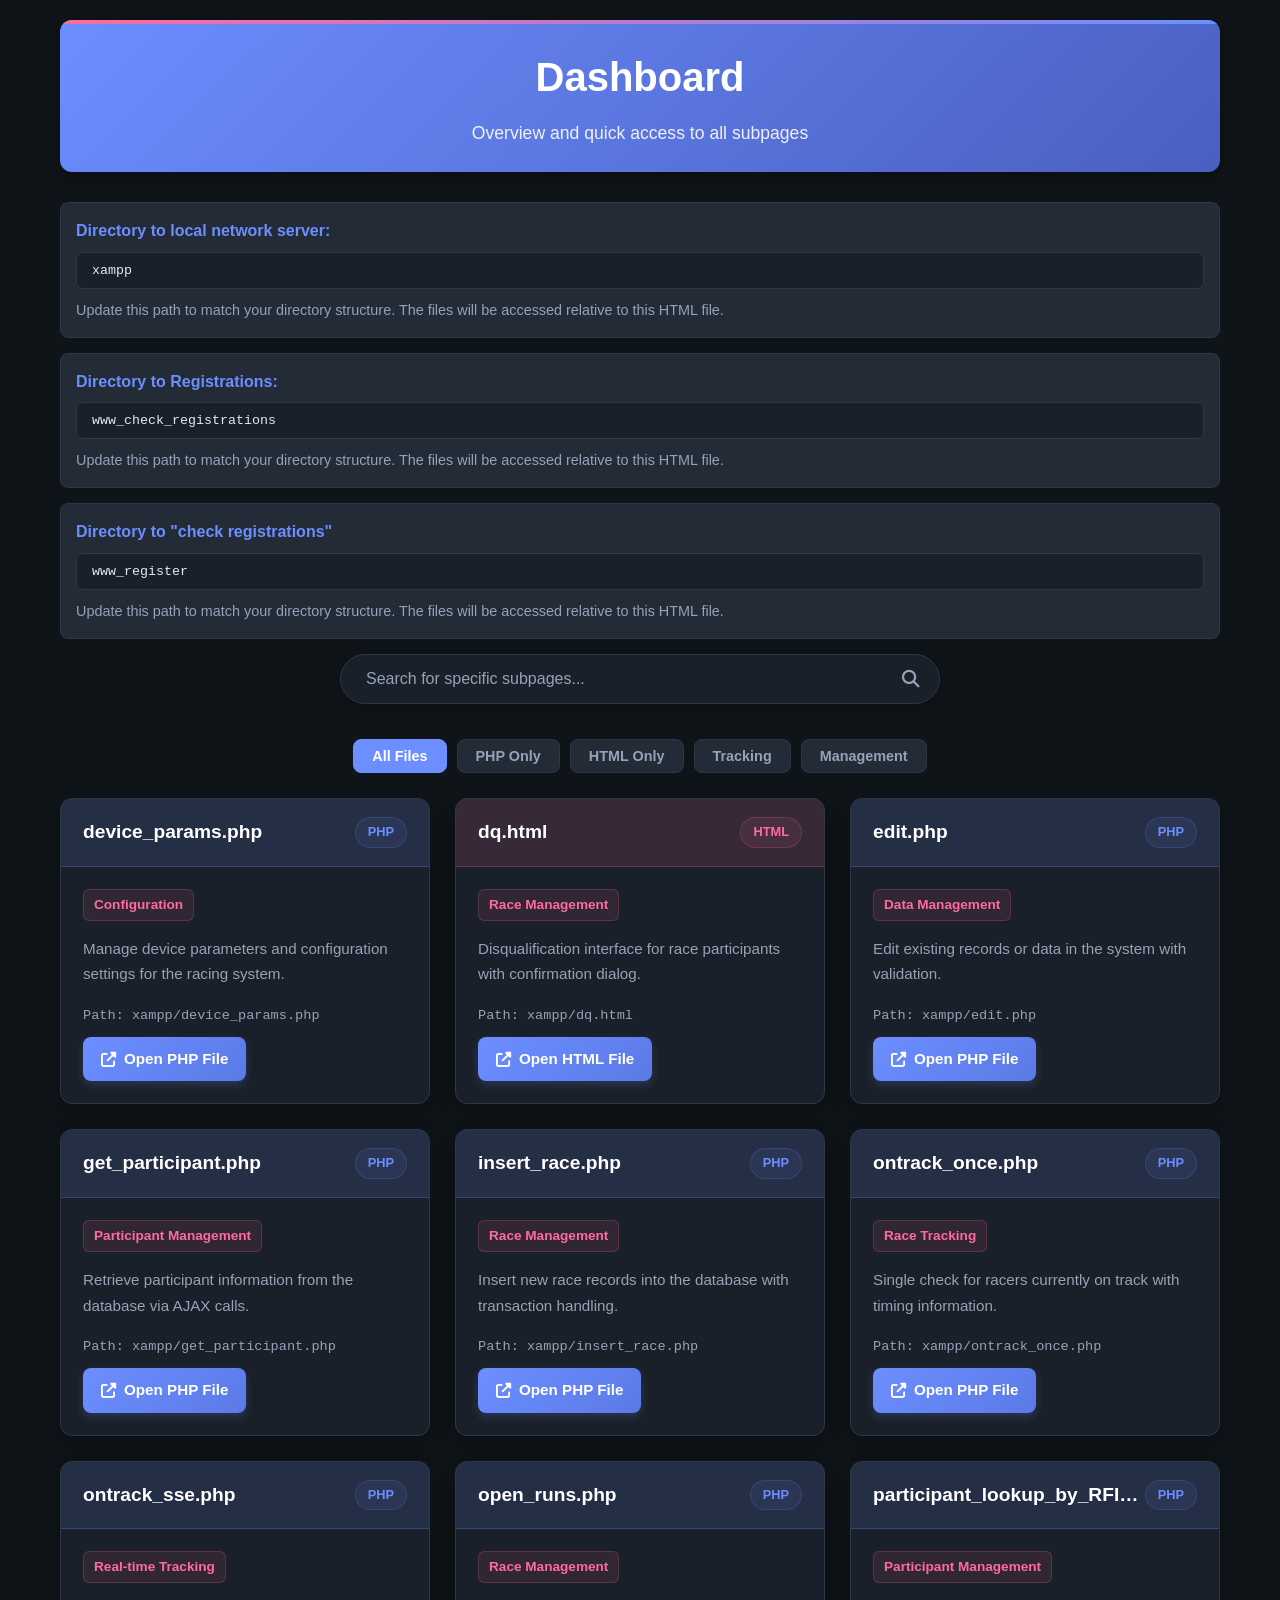
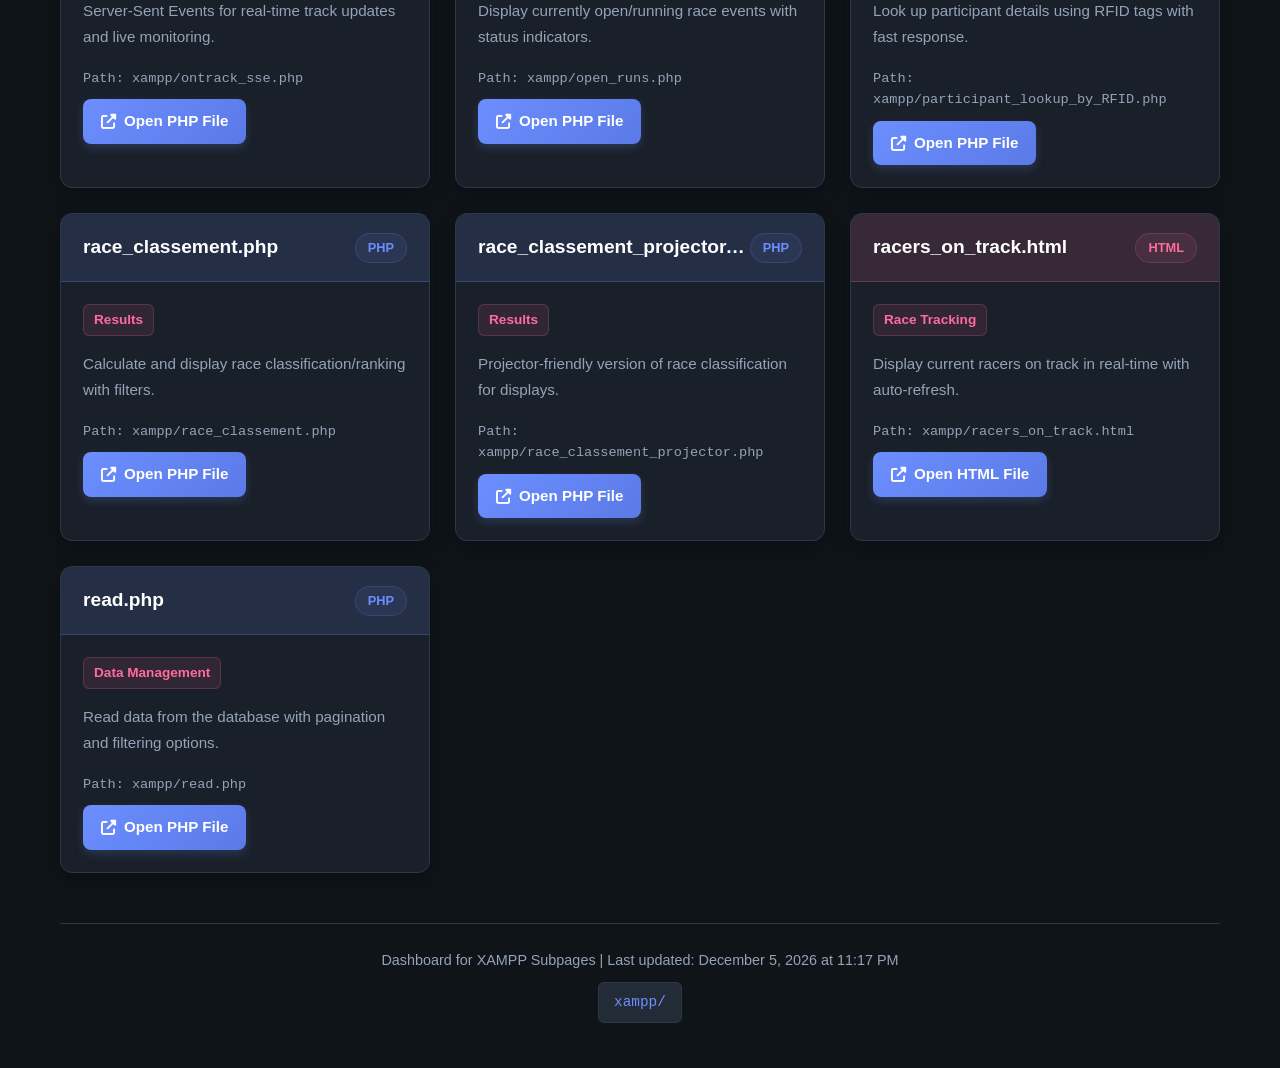
==== source/dashboard.html @ 058ff038 "rename and restructuer files" ====
<!DOCTYPE html>
<html lang="en">
<head>
    <meta charset="UTF-8">
    <meta name="viewport" content="width=device-width, initial-scale=1.0">
    <title>XAMPP Subpages Dashboard</title>
    <link rel="stylesheet" href="https://cdnjs.cloudflare.com/ajax/libs/font-awesome/6.4.0/css/all.min.css">
    <style>
        * {
            margin: 0;
            padding: 0;
            box-sizing: border-box;
            font-family: 'Segoe UI', Tahoma, Geneva, Verdana, sans-serif;
        }
        
        :root {
            --primary: #6c8eff;
            --primary-dark: #5a7ae6;
            --secondary: #ff6b9d;
            --background: #0f1419;
            --card-bg: #1a2029;
            --surface: #232b36;
            --text-primary: #e2e8f0;
            --text-secondary: #94a3b8;
            --border: #2d3748;
            --success: #10b981;
            --warning: #f59e0b;
            --danger: #ef4444;
        }
        
        body {
            background-color: var(--background);
            color: var(--text-primary);
            line-height: 1.6;
            min-height: 100vh;
        }
        
        .container {
            max-width: 1200px;
            margin: 0 auto;
            padding: 20px;
        }
        
        header {
            text-align: center;
            margin-bottom: 30px;
            padding: 25px;
            background: linear-gradient(135deg, var(--primary) 0%, #4a5fc1 100%);
            color: white;
            border-radius: 12px;
            box-shadow: 0 6px 18px rgba(0, 0, 0, 0.3);
            position: relative;
            overflow: hidden;
        }
        
        header::before {
            content: '';
            position: absolute;
            top: 0;
            left: 0;
            right: 0;
            height: 4px;
            background: linear-gradient(90deg, var(--secondary), var(--primary));
        }
        
        header h1 {
            font-size: 2.5rem;
            margin-bottom: 10px;
            font-weight: 700;
        }
        
        header p {
            font-size: 1.1rem;
            opacity: 0.9;
        }
        
        .path-config {
            background: var(--surface);
            padding: 15px;
            border-radius: 8px;
            margin: 15px 0;
            border: 1px solid var(--border);
        }
        
        .path-config label {
            display: block;
            margin-bottom: 8px;
            font-weight: 600;
            color: var(--primary);
        }
        
        .path-config input {
            width: 100%;
            padding: 10px 15px;
            background: var(--card-bg);
            border: 1px solid var(--border);
            border-radius: 6px;
            color: var(--text-primary);
            font-family: 'Courier New', monospace;
        }
        
        .stats {
            display: flex;
            justify-content: center;
            flex-wrap: wrap;
            gap: 20px;
            margin-bottom: 40px;
        }
        
        .stat-card {
            background: var(--card-bg);
            border-radius: 10px;
            padding: 20px 25px;
            text-align: center;
            box-shadow: 0 6px 12px rgba(0, 0, 0, 0.2);
            flex: 1;
            min-width: 160px;
            max-width: 220px;
            border: 1px solid var(--border);
            transition: transform 0.3s ease, box-shadow 0.3s ease;
        }
        
        .stat-card:hover {
            transform: translateY(-5px);
            box-shadow: 0 10px 20px rgba(0, 0, 0, 0.3);
            border-color: var(--primary);
        }
        
        .stat-card .number {
            font-size: 2.5rem;
            font-weight: bold;
            color: var(--primary);
            margin-bottom: 5px;
        }
        
        .stat-card .label {
            font-size: 0.95rem;
            color: var(--text-secondary);
            font-weight: 500;
        }
        
        .dashboard {
            display: grid;
            grid-template-columns: repeat(auto-fill, minmax(320px, 1fr));
            gap: 25px;
        }
        
        .card {
            background: var(--card-bg);
            border-radius: 12px;
            overflow: hidden;
            box-shadow: 0 8px 20px rgba(0, 0, 0, 0.25);
            transition: transform 0.3s ease, box-shadow 0.3s ease;
            border: 1px solid var(--border);
        }
        
        .card:hover {
            transform: translateY(-8px);
            box-shadow: 0 15px 30px rgba(0, 0, 0, 0.4);
            border-color: var(--primary);
        }
        
        .card-header {
            padding: 18px 22px;
            background: var(--surface);
            color: white;
            display: flex;
            justify-content: space-between;
            align-items: center;
            border-bottom: 1px solid var(--border);
        }
        
        .card-header h3 {
            font-size: 1.2rem;
            font-weight: 600;
            overflow: hidden;
            text-overflow: ellipsis;
            white-space: nowrap;
        }
        
        .file-type {
            background-color: rgba(108, 142, 255, 0.15);
            color: var(--primary);
            padding: 4px 12px;
            border-radius: 20px;
            font-size: 0.8rem;
            font-weight: 600;
            border: 1px solid rgba(108, 142, 255, 0.3);
        }
        
        .card-body {
            padding: 22px;
        }
        
        .card-body p {
            color: var(--text-secondary);
            margin-bottom: 18px;
            font-size: 0.95rem;
            line-height: 1.7;
        }
        
        .category {
            display: inline-block;
            padding: 4px 10px;
            background-color: rgba(255, 107, 157, 0.1);
            color: var(--secondary);
            border-radius: 6px;
            font-size: 0.85rem;
            font-weight: 600;
            margin-bottom: 15px;
            border: 1px solid rgba(255, 107, 157, 0.2);
        }
        
        .btn {
            display: inline-flex;
            align-items: center;
            justify-content: center;
            padding: 10px 18px;
            background: linear-gradient(135deg, var(--primary) 0%, var(--primary-dark) 100%);
            color: white;
            text-decoration: none;
            border-radius: 8px;
            font-size: 0.95rem;
            font-weight: 600;
            transition: all 0.3s ease;
            border: none;
            cursor: pointer;
            box-shadow: 0 4px 10px rgba(108, 142, 255, 0.2);
        }
        
        .btn:hover {
            background: linear-gradient(135deg, var(--primary-dark) 0%, #4a5fc1 100%);
            transform: translateY(-2px);
            box-shadow: 0 6px 15px rgba(108, 142, 255, 0.3);
        }
        
        .btn i {
            margin-right: 8px;
        }
        
        .search-container {
            margin-bottom: 35px;
            text-align: center;
            position: relative;
        }
        
        .search-box {
            width: 100%;
            max-width: 600px;
            padding: 15px 25px;
            background: var(--card-bg);
            border: 1px solid var(--border);
            border-radius: 50px;
            font-size: 1rem;
            outline: none;
            transition: all 0.3s;
            color: var(--text-primary);
            box-shadow: 0 4px 12px rgba(0, 0, 0, 0.2);
        }
        
        .search-box:focus {
            border-color: var(--primary);
            box-shadow: 0 0 0 3px rgba(108, 142, 255, 0.2), 0 6px 20px rgba(0, 0, 0, 0.3);
        }
        
        .search-box::placeholder {
            color: var(--text-secondary);
        }
        
        .search-icon {
            position: absolute;
            right: calc(50% - 280px);
            top: 50%;
            transform: translateY(-50%);
            color: var(--text-secondary);
            font-size: 1.1rem;
        }
        
        footer {
            text-align: center;
            margin-top: 50px;
            padding: 25px;
            color: var(--text-secondary);
            font-size: 0.9rem;
            border-top: 1px solid var(--border);
        }
        
        .path-display {
            display: inline-block;
            background: var(--surface);
            padding: 8px 15px;
            border-radius: 6px;
            font-family: 'Courier New', monospace;
            color: var(--primary);
            margin-top: 10px;
            border: 1px solid var(--border);
        }
        
        .no-results {
            grid-column: 1 / -1;
            text-align: center;
            padding: 60px;
            color: var(--text-secondary);
        }
        
        .no-results i {
            font-size: 3rem;
            color: var(--text-secondary);
            margin-bottom: 15px;
            opacity: 0.5;
        }
        
        .filter-buttons {
            display: flex;
            justify-content: center;
            flex-wrap: wrap;
            gap: 10px;
            margin-bottom: 25px;
        }
        
        .filter-btn {
            padding: 8px 18px;
            background: var(--surface);
            color: var(--text-secondary);
            border: 1px solid var(--border);
            border-radius: 8px;
            cursor: pointer;
            font-size: 0.9rem;
            font-weight: 600;
            transition: all 0.2s ease;
        }
        
        .filter-btn:hover {
            background: var(--card-bg);
            color: var(--text-primary);
        }
        
        .filter-btn.active {
            background: var(--primary);
            color: white;
            border-color: var(--primary);
        }
        
        @media (max-width: 768px) {
            .dashboard {
                grid-template-columns: 1fr;
            }
            
            header h1 {
                font-size: 2rem;
            }
            
            .stat-card {
                min-width: 140px;
            }
            
            .search-icon {
                right: 20px;
            }
            
            .search-box {
                padding-left: 20px;
                padding-right: 50px;
            }
        }
        
        /* Scrollbar styling */
        ::-webkit-scrollbar {
            width: 10px;
        }
        
        ::-webkit-scrollbar-track {
            background: var(--surface);
        }
        
        ::-webkit-scrollbar-thumb {
            background: var(--primary);
            border-radius: 5px;
        }
        
        ::-webkit-scrollbar-thumb:hover {
            background: var(--primary-dark);
        }
    </style>
</head>
<body>
    <div class="container">
        <header>
            <h1>Dashboard</h1>
            <p>Overview and quick access to all subpages</p>
        </header>
        
        <!-- PATH CONFIGURATION SECTION -->
        <div class="path-config">
            <label for="basePath">Directory to local network server:</label>
            <input type="text" id="basePath_xampp" value="xampp">
            <p style="margin-top: 10px; font-size: 0.9rem; color: var(--text-secondary);">
                Update this path to match your directory structure. The files will be accessed relative to this HTML file.
            </p>
        </div>
        
                <div class="path-config">
            <label for="basePath">Directory to Registrations:</label>
            <input type="text" id="basePath_reg" value="www_check_registrations">
            <p style="margin-top: 10px; font-size: 0.9rem; color: var(--text-secondary);">
                Update this path to match your directory structure. The files will be accessed relative to this HTML file.
            </p>
        </div>
      
        <div class="path-config">
            <label for="basePath">Directory to "check registrations"</label>
            <input type="text" id="basePath_check" value="www_register">
            <p style="margin-top: 10px; font-size: 0.9rem; color: var(--text-secondary);">
                Update this path to match your directory structure. The files will be accessed relative to this HTML file.
            </p>
        </div>

        
        <div class="search-container">
            <input type="text" class="search-box" id="searchInput" placeholder="Search for specific subpages...">
            <div class="search-icon">
                <i class="fas fa-search"></i>
            </div>
        </div>
        
        <div class="filter-buttons" id="filterButtons">
            <button class="filter-btn active" data-filter="all">All Files</button>
            <button class="filter-btn" data-filter="php">PHP Only</button>
            <button class="filter-btn" data-filter="html">HTML Only</button>
            <button class="filter-btn" data-filter="tracking">Tracking</button>
            <button class="filter-btn" data-filter="management">Management</button>
        </div>
        
        <div class="dashboard" id="dashboard">
            <!-- Cards will be generated by JavaScript -->
        </div>
        
        <footer>
            <p>Dashboard for XAMPP Subpages | Last updated: <span id="currentDate"></span></p>
            <div class="path-display" id="currentPathDisplay">source/xampp/</div>
        </footer>
    </div>

    <script>
        // ==============================================
        // CONFIGURATION - CHANGE THESE VALUES AS NEEDED
        // ==============================================
        
        // Default base path - change this to match your directory structure
        let basePath = "xampp/";
        
        // ==============================================
        // END CONFIGURATION
        // ==============================================
        
                // File data with descriptions
        const files = [
            {
                name: "device_params.php",
                type: "php",
                description: "Manage device parameters and configuration settings for the racing system.",
                category: "Configuration",
                tags: ["configuration", "settings"]
            },
            {
                name: "dq.html",
                type: "html",
                description: "Disqualification interface for race participants with confirmation dialog.",
                category: "Race Management",
                tags: ["disqualification", "interface"]
            },
            {
                name: "edit.php",
                type: "php",
                description: "Edit existing records or data in the system with validation.",
                category: "Data Management",
                tags: ["edit", "update", "data"]
            },
            {
                name: "get_participant.php",
                type: "php",
                description: "Retrieve participant information from the database via AJAX calls.",
                category: "Participant Management",
                tags: ["participant", "lookup", "database"]
            },
            {
                name: "insert_race.php",
                type: "php",
                description: "Insert new race records into the database with transaction handling.",
                category: "Race Management",
                tags: ["race", "insert", "database"]
            },
            {
                name: "ontrack_once.php",
                type: "php",
                description: "Single check for racers currently on track with timing information.",
                category: "Race Tracking",
                tags: ["tracking", "once", "check"]
            },
            {
                name: "ontrack_sse.php",
                type: "php",
                description: "Server-Sent Events for real-time track updates and live monitoring.",
                category: "Real-time Tracking",
                tags: ["tracking", "realtime", "sse"]
            },
            {
                name: "open_runs.php",
                type: "php",
                description: "Display currently open/running race events with status indicators.",
                category: "Race Management",
                tags: ["runs", "open", "status"]
            },
            {
                name: "participant_lookup_by_RFID.php",
                type: "php",
                description: "Look up participant details using RFID tags with fast response.",
                category: "Participant Management",
                tags: ["rfid", "participant", "lookup"]
            },
            {
                name: "race_classement.php",
                type: "php",
                description: "Calculate and display race classification/ranking with filters.",
                category: "Results",
                tags: ["classement", "ranking", "results"]
            },
            {
                name: "race_classement_projector.php",
                type: "php",
                description: "Projector-friendly version of race classification for displays.",
                category: "Results",
                tags: ["projector", "display", "results"]
            },
            {
                name: "racers_on_track.html",
                type: "html",
                description: "Display current racers on track in real-time with auto-refresh.",
                category: "Race Tracking",
                tags: ["racers", "track", "realtime"]
            },
            {
                name: "read.php",
                type: "php",
                description: "Read data from the database with pagination and filtering options.",
                category: "Data Management",
                tags: ["read", "database", "data"]
            }
        ];
        
        // File data with descriptions
        const files_reg = [
            {
                name: "register.php",
                type: "php",
                description: "Manage device parameters and configuration settings for the racing system.",
                category: "Configuration",
                tags: ["configuration", "settings"]
            }
        ];
        
        // File type display names
        const fileTypeInfo = {
            "php": { name: "PHP", color: "#6c8eff" },
            "html": { name: "HTML", color: "#ff6b9d" }
        };
        
        // Initialize dashboard
        document.addEventListener('DOMContentLoaded', function() {
            // Load saved path from localStorage or use default
            const savedPath = localStorage.getItem('dashboardBasePath');
            if (savedPath) {
                basePath = savedPath;
                document.getElementById('basePath').value = basePath;
            }
            
            renderDashboard(files);
            updateCurrentDate();
            setupFilterButtons();
            setupPathConfig();
        });
        
        function renderDashboard(fileList) {
            const dashboard = document.getElementById('dashboard');
            
            if (fileList.length === 0) {
                dashboard.innerHTML = `
                    <div class="no-results">
                        <i class="fas fa-search"></i>
                        <h3>No files match your search</h3>
                        <p>Try a different search term or filter</p>
                    </div>
                `;
                return;
            }
            
            dashboard.innerHTML = '';
            
            fileList.forEach(file => {
                const fileType = fileTypeInfo[file.type];
                const card = document.createElement('div');
                card.className = 'card';
                
                // IMPORTANT: This is where the file path is constructed
                // basePath is combined with the filename
                const filePath = `${basePath}${file.name}`;
                
                card.innerHTML = `
                    <div class="card-header" style="background-color: ${fileType.color}20; border-color: ${fileType.color}40">
                        <h3>${file.name}</h3>
                        <span class="file-type" style="background-color: ${fileType.color}15; color: ${fileType.color}; border-color: ${fileType.color}30">
                            ${fileType.name}
                        </span>
                    </div>
                    <div class="card-body">
                        <div class="category">${file.category}</div>
                        <p>${file.description}</p>
                        <div style="margin-bottom: 10px; font-size: 0.85rem; color: var(--text-secondary); font-family: 'Courier New', monospace;">
                            Path: ${filePath}
                        </div>
                        <a href="${filePath}" class="btn" target="_blank">
                            <i class="fas fa-external-link-alt"></i> Open ${fileType.name} File
                        </a>
                    </div>
                `;
                
                dashboard.appendChild(card);
            });
            
            // Update the path display in footer
            document.getElementById('currentPathDisplay').textContent = basePath;
        }
        
        // Setup path configuration
        function setupPathConfig() {
            const basePathInput = document.getElementById('basePath');
            
            // Load current value
            basePathInput.value = basePath;
            
            // Save on change
            basePathInput.addEventListener('change', function() {
                basePath = this.value;
                
                // Ensure path ends with slash if not empty
                if (basePath && !basePath.endsWith('/')) {
                    basePath += '/';
                    this.value = basePath;
                }
                
                // Save to localStorage
                localStorage.setItem('dashboardBasePath', basePath);
                
                // Re-render dashboard with new path
                renderDashboard(files);
            });
        }
        
        // Search functionality
        document.getElementById('searchInput').addEventListener('input', function(e) {
            const searchTerm = e.target.value.toLowerCase();
            
            if (searchTerm === '') {
                renderDashboard(files);
                return;
            }
            
            const filteredFiles = files.filter(file => {
                return file.name.toLowerCase().includes(searchTerm) ||
                       file.type.toLowerCase().includes(searchTerm) ||
                       file.description.toLowerCase().includes(searchTerm) ||
                       file.category.toLowerCase().includes(searchTerm) ||
                       file.tags.some(tag => tag.includes(searchTerm));
            });
            
            renderDashboard(filteredFiles);
        });
        
        // Setup filter buttons
        function setupFilterButtons() {
            const filterButtons = document.querySelectorAll('.filter-btn');
            
            filterButtons.forEach(button => {
                button.addEventListener('click', function() {
                    // Remove active class from all buttons
                    filterButtons.forEach(btn => btn.classList.remove('active'));
                    // Add active class to clicked button
                    this.classList.add('active');
                    
                    const filter = this.getAttribute('data-filter');
                    filterFiles(filter);
                });
            });
        }
        
        // Filter files based on selected filter
        function filterFiles(filter) {
            let filteredFiles = [];
            
            switch(filter) {
                case 'all':
                    filteredFiles = files;
                    break;
                case 'php':
                    filteredFiles = files.filter(file => file.type === 'php');
                    break;
                case 'html':
                    filteredFiles = files.filter(file => file.type === 'html');
                    break;
                case 'tracking':
                    filteredFiles = files.filter(file => 
                        file.category === 'Race Tracking' || 
                        file.category === 'Real-time Tracking'
                    );
                    break;
                case 'management':
                    filteredFiles = files.filter(file => 
                        file.category === 'Race Management' || 
                        file.category === 'Participant Management' ||
                        file.category === 'Data Management'
                    );
                    break;
                default:
                    filteredFiles = files;
            }
            
            renderDashboard(filteredFiles);
        }
        
        // Update current date in footer
        function updateCurrentDate() {
            const now = new Date();
            const options = { 
                year: 'numeric', 
                month: 'long', 
                day: 'numeric',
                hour: '2-digit',
                minute: '2-digit'
            };
            document.getElementById('currentDate').textContent = now.toLocaleDateString('en-US', options);
        }
    </script>
</body>

</html>
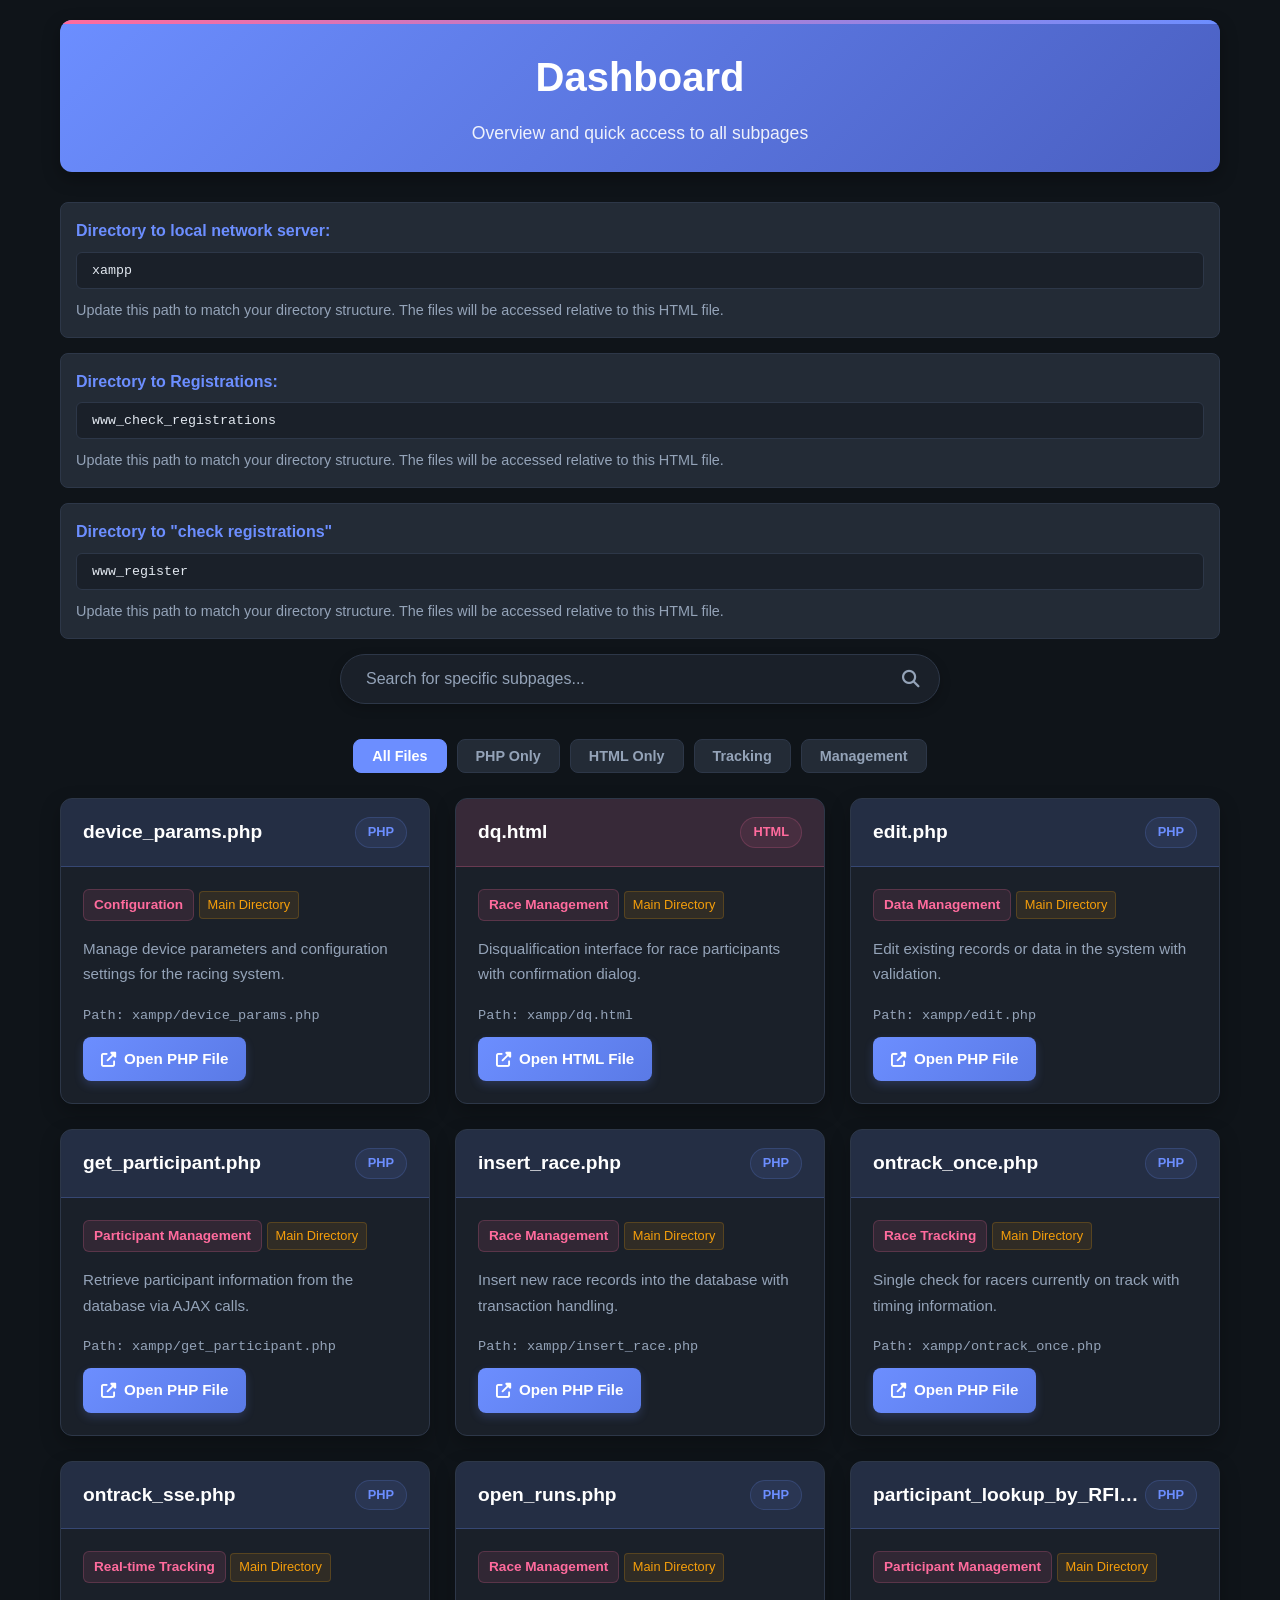
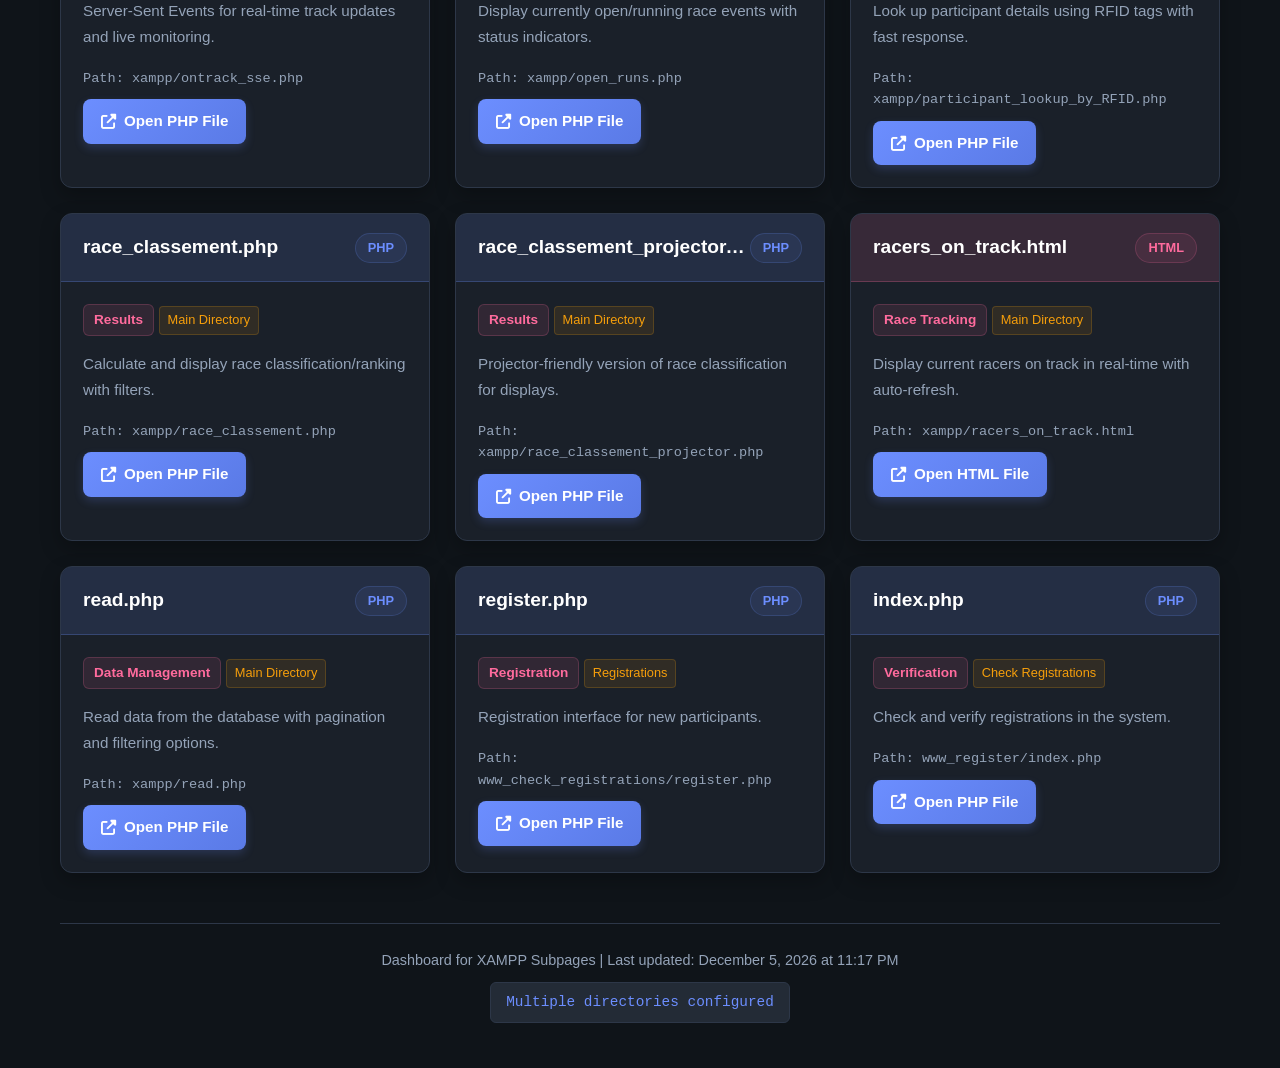
==== commit 51ee2f2e: "mc" ====
--- a/source/dashboard.html
+++ b/source/dashboard.html
@@ -399,7 +399,7 @@
             </p>
         </div>
         
-                <div class="path-config">
+        <div class="path-config">
             <label for="basePath">Directory to Registrations:</label>
             <input type="text" id="basePath_reg" value="www_check_registrations">
             <p style="margin-top: 10px; font-size: 0.9rem; color: var(--text-secondary);">
@@ -415,7 +415,6 @@
             </p>
         </div>
 
-        
         <div class="search-container">
             <input type="text" class="search-box" id="searchInput" placeholder="Search for specific subpages...">
             <div class="search-icon">
@@ -437,127 +436,139 @@
         
         <footer>
             <p>Dashboard for XAMPP Subpages | Last updated: <span id="currentDate"></span></p>
-            <div class="path-display" id="currentPathDisplay">source/xampp/</div>
+            <div class="path-display" id="currentPathDisplay">Multiple directories configured</div>
         </footer>
     </div>
 
     <script>
         // ==============================================
-        // CONFIGURATION - CHANGE THESE VALUES AS NEEDED
+        // CONFIGURATION
         // ==============================================
         
-        // Default base path - change this to match your directory structure
-        let basePath = "xampp/";
-        
-        // ==============================================
-        // END CONFIGURATION
-        // ==============================================
-        
-                // File data with descriptions
-        const files = [
-            {
-                name: "device_params.php",
-                type: "php",
-                description: "Manage device parameters and configuration settings for the racing system.",
-                category: "Configuration",
-                tags: ["configuration", "settings"]
-            },
-            {
-                name: "dq.html",
-                type: "html",
-                description: "Disqualification interface for race participants with confirmation dialog.",
-                category: "Race Management",
-                tags: ["disqualification", "interface"]
-            },
-            {
-                name: "edit.php",
-                type: "php",
-                description: "Edit existing records or data in the system with validation.",
-                category: "Data Management",
-                tags: ["edit", "update", "data"]
-            },
-            {
-                name: "get_participant.php",
-                type: "php",
-                description: "Retrieve participant information from the database via AJAX calls.",
-                category: "Participant Management",
-                tags: ["participant", "lookup", "database"]
-            },
-            {
-                name: "insert_race.php",
-                type: "php",
-                description: "Insert new race records into the database with transaction handling.",
-                category: "Race Management",
-                tags: ["race", "insert", "database"]
-            },
-            {
-                name: "ontrack_once.php",
-                type: "php",
-                description: "Single check for racers currently on track with timing information.",
-                category: "Race Tracking",
-                tags: ["tracking", "once", "check"]
-            },
-            {
-                name: "ontrack_sse.php",
-                type: "php",
-                description: "Server-Sent Events for real-time track updates and live monitoring.",
-                category: "Real-time Tracking",
-                tags: ["tracking", "realtime", "sse"]
-            },
-            {
-                name: "open_runs.php",
-                type: "php",
-                description: "Display currently open/running race events with status indicators.",
-                category: "Race Management",
-                tags: ["runs", "open", "status"]
-            },
-            {
-                name: "participant_lookup_by_RFID.php",
-                type: "php",
-                description: "Look up participant details using RFID tags with fast response.",
-                category: "Participant Management",
-                tags: ["rfid", "participant", "lookup"]
-            },
-            {
-                name: "race_classement.php",
-                type: "php",
-                description: "Calculate and display race classification/ranking with filters.",
-                category: "Results",
-                tags: ["classement", "ranking", "results"]
-            },
-            {
-                name: "race_classement_projector.php",
-                type: "php",
-                description: "Projector-friendly version of race classification for displays.",
-                category: "Results",
-                tags: ["projector", "display", "results"]
-            },
-            {
-                name: "racers_on_track.html",
-                type: "html",
-                description: "Display current racers on track in real-time with auto-refresh.",
-                category: "Race Tracking",
-                tags: ["racers", "track", "realtime"]
-            },
-            {
-                name: "read.php",
-                type: "php",
-                description: "Read data from the database with pagination and filtering options.",
-                category: "Data Management",
-                tags: ["read", "database", "data"]
-            }
-        ];
-        
-        // File data with descriptions
-        const files_reg = [
-            {
-                name: "register.php",
-                type: "php",
-                description: "Manage device parameters and configuration settings for the racing system.",
-                category: "Configuration",
-                tags: ["configuration", "settings"]
-            }
-        ];
+        // Default base paths
+        let basePaths = {
+            xampp: "xampp/",
+            reg: "www_check_registrations/",
+            check: "www_register/"
+        };
+        
+        // File data with descriptions - organized by directory
+        const directoryFiles = {
+            xampp: [
+                {
+                    name: "device_params.php",
+                    type: "php",
+                    description: "Manage device parameters and configuration settings for the racing system.",
+                    category: "Configuration",
+                    tags: ["configuration", "settings"]
+                },
+                {
+                    name: "dq.html",
+                    type: "html",
+                    description: "Disqualification interface for race participants with confirmation dialog.",
+                    category: "Race Management",
+                    tags: ["disqualification", "interface"]
+                },
+                {
+                    name: "edit.php",
+                    type: "php",
+                    description: "Edit existing records or data in the system with validation.",
+                    category: "Data Management",
+                    tags: ["edit", "update", "data"]
+                },
+                {
+                    name: "get_participant.php",
+                    type: "php",
+                    description: "Retrieve participant information from the database via AJAX calls.",
+                    category: "Participant Management",
+                    tags: ["participant", "lookup", "database"]
+                },
+                {
+                    name: "insert_race.php",
+                    type: "php",
+                    description: "Insert new race records into the database with transaction handling.",
+                    category: "Race Management",
+                    tags: ["race", "insert", "database"]
+                },
+                {
+                    name: "ontrack_once.php",
+                    type: "php",
+                    description: "Single check for racers currently on track with timing information.",
+                    category: "Race Tracking",
+                    tags: ["tracking", "once", "check"]
+                },
+                {
+                    name: "ontrack_sse.php",
+                    type: "php",
+                    description: "Server-Sent Events for real-time track updates and live monitoring.",
+                    category: "Real-time Tracking",
+                    tags: ["tracking", "realtime", "sse"]
+                },
+                {
+                    name: "open_runs.php",
+                    type: "php",
+                    description: "Display currently open/running race events with status indicators.",
+                    category: "Race Management",
+                    tags: ["runs", "open", "status"]
+                },
+                {
+                    name: "participant_lookup_by_RFID.php",
+                    type: "php",
+                    description: "Look up participant details using RFID tags with fast response.",
+                    category: "Participant Management",
+                    tags: ["rfid", "participant", "lookup"]
+                },
+                {
+                    name: "race_classement.php",
+                    type: "php",
+                    description: "Calculate and display race classification/ranking with filters.",
+                    category: "Results",
+                    tags: ["classement", "ranking", "results"]
+                },
+                {
+                    name: "race_classement_projector.php",
+                    type: "php",
+                    description: "Projector-friendly version of race classification for displays.",
+                    category: "Results",
+                    tags: ["projector", "display", "results"]
+                },
+                {
+                    name: "racers_on_track.html",
+                    type: "html",
+                    description: "Display current racers on track in real-time with auto-refresh.",
+                    category: "Race Tracking",
+                    tags: ["racers", "track", "realtime"]
+                },
+                {
+                    name: "read.php",
+                    type: "php",
+                    description: "Read data from the database with pagination and filtering options.",
+                    category: "Data Management",
+                    tags: ["read", "database", "data"]
+                }
+            ],
+            reg: [
+                {
+                    name: "register.php",
+                    type: "php",
+                    description: "Registration interface for new participants.",
+                    category: "Registration",
+                    tags: ["registration", "participant", "signup"]
+                }
+            ],
+            check: [
+                {
+                    name: "index.php",
+                    type: "php",
+                    description: "Check and verify registrations in the system.",
+                    category: "Verification",
+                    tags: ["check", "verification", "registration"]
+                }
+            ]
+        };
+        
+        // Combine all files for easier searching and filtering
+        let allFiles = [];
         
         // File type display names
         const fileTypeInfo = {
@@ -567,23 +578,62 @@
         
         // Initialize dashboard
         document.addEventListener('DOMContentLoaded', function() {
-            // Load saved path from localStorage or use default
-            const savedPath = localStorage.getItem('dashboardBasePath');
-            if (savedPath) {
-                basePath = savedPath;
-                document.getElementById('basePath').value = basePath;
-            }
-            
-            renderDashboard(files);
+            // Load saved paths from localStorage
+            loadSavedPaths();
+            
+            // Initialize all files array
+            updateAllFiles();
+            
+            // Render dashboard
+            renderDashboard();
+            
+            // Setup other components
             updateCurrentDate();
             setupFilterButtons();
             setupPathConfig();
         });
         
-        function renderDashboard(fileList) {
+        function loadSavedPaths() {
+            // Load saved paths from localStorage if they exist
+            const savedXamppPath = localStorage.getItem('dashboardBasePath_xampp');
+            const savedRegPath = localStorage.getItem('dashboardBasePath_reg');
+            const savedCheckPath = localStorage.getItem('dashboardBasePath_check');
+            
+            if (savedXamppPath) {
+                basePaths.xampp = savedXamppPath;
+                document.getElementById('basePath_xampp').value = basePaths.xampp.replace(/\/$/, '');
+            }
+            if (savedRegPath) {
+                basePaths.reg = savedRegPath;
+                document.getElementById('basePath_reg').value = basePaths.reg.replace(/\/$/, '');
+            }
+            if (savedCheckPath) {
+                basePaths.check = savedCheckPath;
+                document.getElementById('basePath_check').value = basePaths.check.replace(/\/$/, '');
+            }
+        }
+        
+        function updateAllFiles() {
+            // Clear the allFiles array
+            allFiles = [];
+            
+            // Add files from each directory with their base paths
+            for (const [dir, files] of Object.entries(directoryFiles)) {
+                files.forEach(file => {
+                    allFiles.push({
+                        ...file,
+                        basePath: basePaths[dir],
+                        directory: dir
+                    });
+                });
+            }
+        }
+        
+        function renderDashboard(filteredFiles = null) {
             const dashboard = document.getElementById('dashboard');
-            
-            if (fileList.length === 0) {
+            const filesToDisplay = filteredFiles || allFiles;
+            
+            if (filesToDisplay.length === 0) {
                 dashboard.innerHTML = `
                     <div class="no-results">
                         <i class="fas fa-search"></i>
@@ -596,14 +646,20 @@
             
             dashboard.innerHTML = '';
             
-            fileList.forEach(file => {
+            filesToDisplay.forEach(file => {
                 const fileType = fileTypeInfo[file.type];
                 const card = document.createElement('div');
                 card.className = 'card';
                 
-                // IMPORTANT: This is where the file path is constructed
-                // basePath is combined with the filename
-                const filePath = `${basePath}${file.name}`;
+                // Construct the file path
+                const filePath = `${file.basePath}${file.name}`;
+                
+                // Directory indicator
+                const directoryNames = {
+                    xampp: "Main Directory",
+                    reg: "Registrations",
+                    check: "Check Registrations"
+                };
                 
                 card.innerHTML = `
                     <div class="card-header" style="background-color: ${fileType.color}20; border-color: ${fileType.color}40">
@@ -614,6 +670,9 @@
                     </div>
                     <div class="card-body">
                         <div class="category">${file.category}</div>
+                        <div style="font-size: 0.8rem; color: var(--warning); margin-bottom: 8px; padding: 3px 8px; background: rgba(245, 158, 11, 0.1); border-radius: 4px; display: inline-block; border: 1px solid rgba(245, 158, 11, 0.2);">
+                            ${directoryNames[file.directory]}
+                        </div>
                         <p>${file.description}</p>
                         <div style="margin-bottom: 10px; font-size: 0.85rem; color: var(--text-secondary); font-family: 'Courier New', monospace;">
                             Path: ${filePath}
@@ -626,33 +685,38 @@
                 
                 dashboard.appendChild(card);
             });
-            
-            // Update the path display in footer
-            document.getElementById('currentPathDisplay').textContent = basePath;
-        }
-        
-        // Setup path configuration
+        }
+        
         function setupPathConfig() {
-            const basePathInput = document.getElementById('basePath');
-            
-            // Load current value
-            basePathInput.value = basePath;
-            
-            // Save on change
-            basePathInput.addEventListener('change', function() {
-                basePath = this.value;
+            // Setup event listeners for all path inputs
+            const pathInputs = ['basePath_xampp', 'basePath_reg', 'basePath_check'];
+            
+            pathInputs.forEach(inputId => {
+                const input = document.getElementById(inputId);
                 
-                // Ensure path ends with slash if not empty
-                if (basePath && !basePath.endsWith('/')) {
-                    basePath += '/';
-                    this.value = basePath;
-                }
-                
-                // Save to localStorage
-                localStorage.setItem('dashboardBasePath', basePath);
-                
-                // Re-render dashboard with new path
-                renderDashboard(files);
+                // Save on change
+                input.addEventListener('change', function() {
+                    const key = inputId.replace('basePath_', '');
+                    let newPath = this.value;
+                    
+                    // Ensure path ends with slash if not empty
+                    if (newPath && !newPath.endsWith('/')) {
+                        newPath += '/';
+                        this.value = newPath;
+                    }
+                    
+                    // Update the path in our basePaths object
+                    basePaths[key] = newPath;
+                    
+                    // Save to localStorage
+                    localStorage.setItem(`dashboardBasePath_${key}`, newPath);
+                    
+                    // Update all files array with new paths
+                    updateAllFiles();
+                    
+                    // Re-render dashboard with new paths
+                    renderDashboard();
+                });
             });
         }
         
@@ -661,16 +725,17 @@
             const searchTerm = e.target.value.toLowerCase();
             
             if (searchTerm === '') {
-                renderDashboard(files);
+                renderDashboard();
                 return;
             }
             
-            const filteredFiles = files.filter(file => {
+            const filteredFiles = allFiles.filter(file => {
                 return file.name.toLowerCase().includes(searchTerm) ||
                        file.type.toLowerCase().includes(searchTerm) ||
                        file.description.toLowerCase().includes(searchTerm) ||
                        file.category.toLowerCase().includes(searchTerm) ||
-                       file.tags.some(tag => tag.includes(searchTerm));
+                       file.tags.some(tag => tag.includes(searchTerm)) ||
+                       file.directory.toLowerCase().includes(searchTerm);
             });
             
             renderDashboard(filteredFiles);
@@ -699,29 +764,31 @@
             
             switch(filter) {
                 case 'all':
-                    filteredFiles = files;
+                    filteredFiles = allFiles;
                     break;
                 case 'php':
-                    filteredFiles = files.filter(file => file.type === 'php');
+                    filteredFiles = allFiles.filter(file => file.type === 'php');
                     break;
                 case 'html':
-                    filteredFiles = files.filter(file => file.type === 'html');
+                    filteredFiles = allFiles.filter(file => file.type === 'html');
                     break;
                 case 'tracking':
-                    filteredFiles = files.filter(file => 
+                    filteredFiles = allFiles.filter(file => 
                         file.category === 'Race Tracking' || 
                         file.category === 'Real-time Tracking'
                     );
                     break;
                 case 'management':
-                    filteredFiles = files.filter(file => 
+                    filteredFiles = allFiles.filter(file => 
                         file.category === 'Race Management' || 
                         file.category === 'Participant Management' ||
-                        file.category === 'Data Management'
+                        file.category === 'Data Management' ||
+                        file.category === 'Registration' ||
+                        file.category === 'Verification'
                     );
                     break;
                 default:
-                    filteredFiles = files;
+                    filteredFiles = allFiles;
             }
             
             renderDashboard(filteredFiles);
@@ -741,5 +808,4 @@
         }
     </script>
 </body>
-
-</html>+</html>
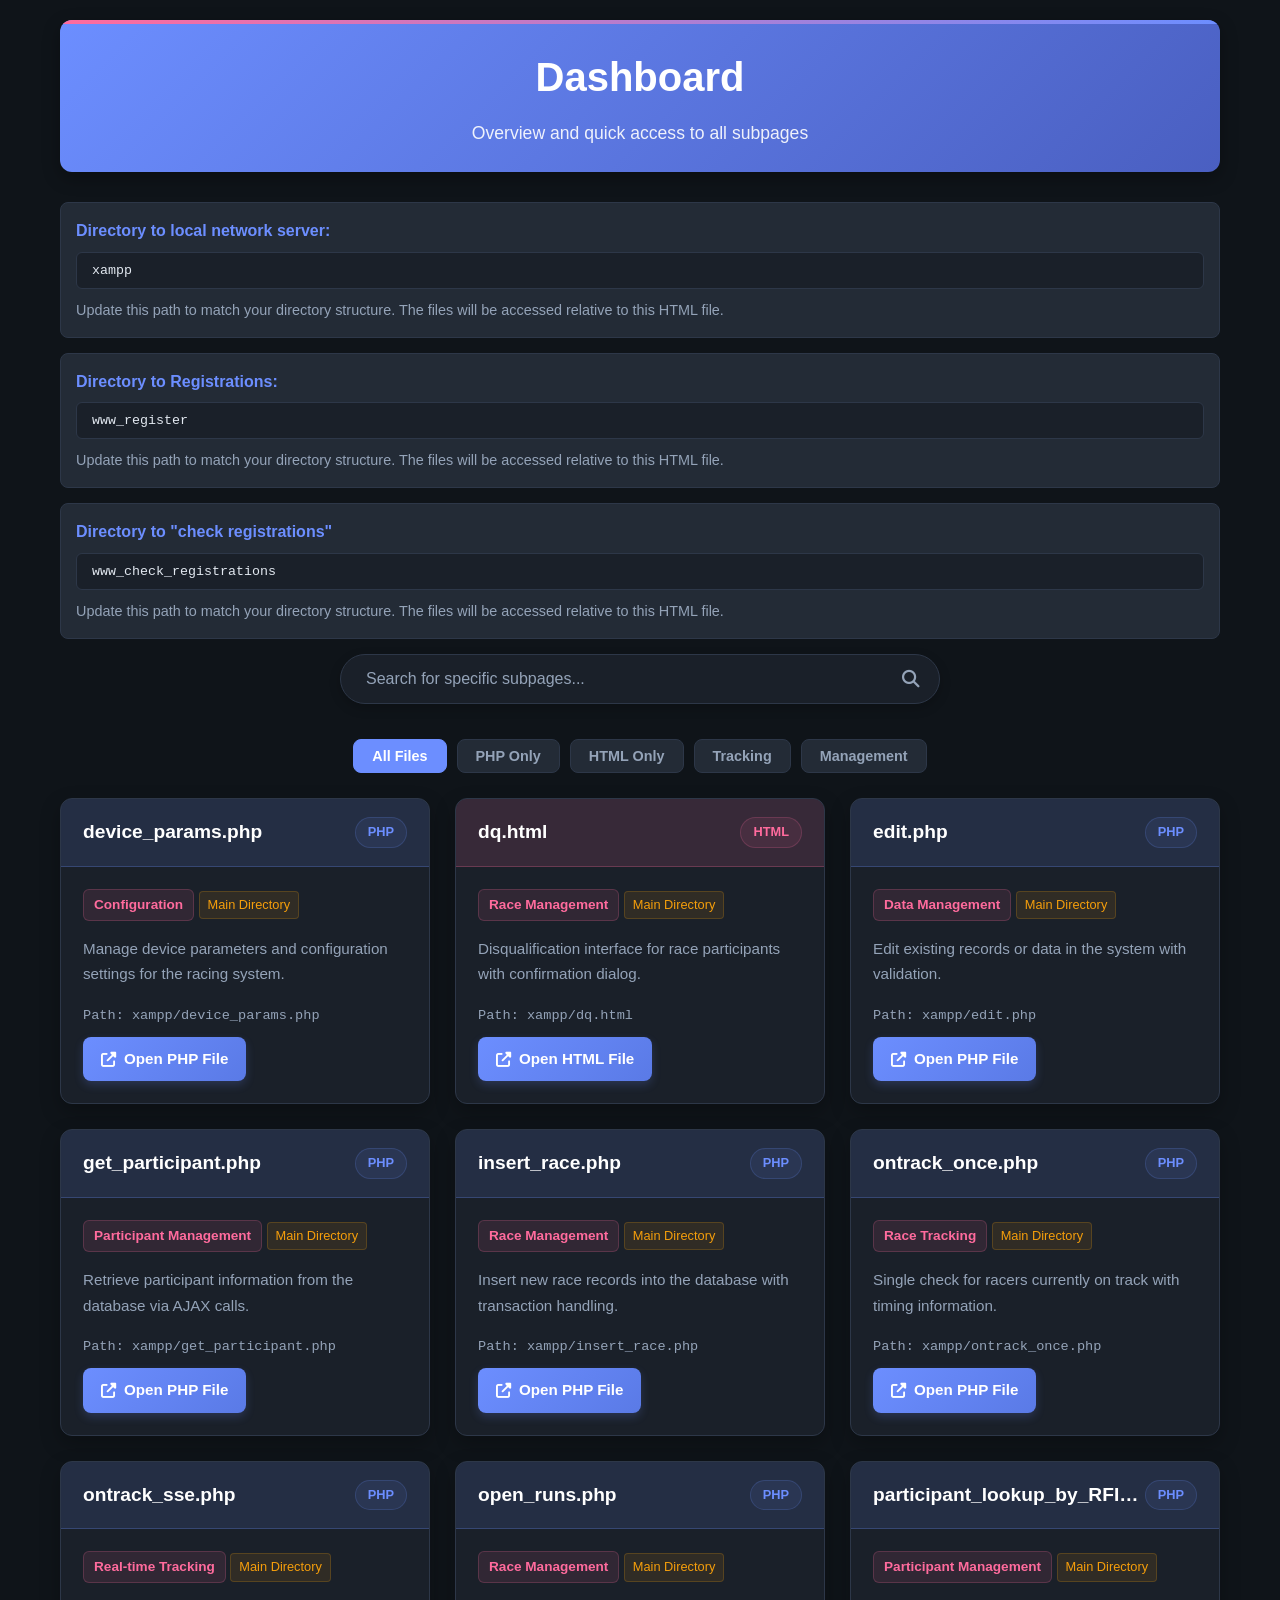
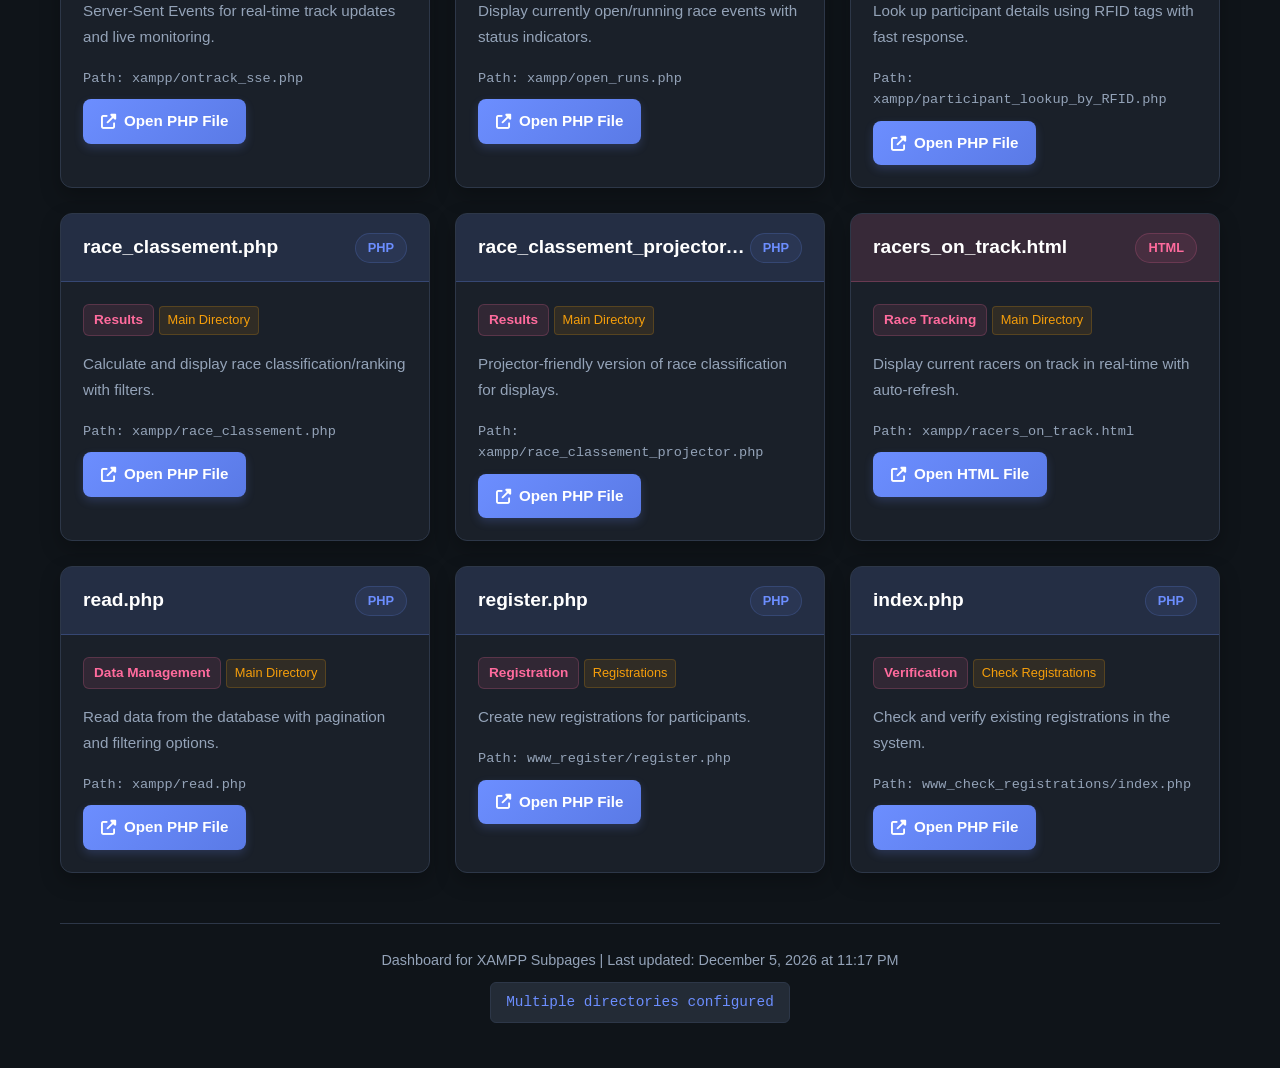
==== commit 200e48d6: "updated dashboard including registration and check registration" ====
--- a/source/dashboard.html
+++ b/source/dashboard.html
@@ -401,7 +401,7 @@
         
         <div class="path-config">
             <label for="basePath">Directory to Registrations:</label>
-            <input type="text" id="basePath_reg" value="www_check_registrations">
+            <input type="text" id="basePath_reg" value="www_register">
             <p style="margin-top: 10px; font-size: 0.9rem; color: var(--text-secondary);">
                 Update this path to match your directory structure. The files will be accessed relative to this HTML file.
             </p>
@@ -409,7 +409,7 @@
       
         <div class="path-config">
             <label for="basePath">Directory to "check registrations"</label>
-            <input type="text" id="basePath_check" value="www_register">
+            <input type="text" id="basePath_check" value="www_check_registrations">
             <p style="margin-top: 10px; font-size: 0.9rem; color: var(--text-secondary);">
                 Update this path to match your directory structure. The files will be accessed relative to this HTML file.
             </p>
@@ -448,8 +448,8 @@
         // Default base paths
         let basePaths = {
             xampp: "xampp/",
-            reg: "www_check_registrations/",
-            check: "www_register/"
+            reg: "www_register/",        // This is the "Directory to Registrations"
+            check: "www_check_registrations/"  // This is the "Directory to 'check registrations'"
         };
         
         // File data with descriptions - organized by directory
@@ -547,20 +547,20 @@
                     tags: ["read", "database", "data"]
                 }
             ],
-            reg: [
+            reg: [  // This is "Directory to Registrations" = www_register
                 {
                     name: "register.php",
                     type: "php",
-                    description: "Registration interface for new participants.",
+                    description: "Create new registrations for participants.",
                     category: "Registration",
-                    tags: ["registration", "participant", "signup"]
+                    tags: ["registration", "create", "signup"]
                 }
             ],
-            check: [
+            check: [  // This is "Directory to 'check registrations'" = www_check_registrations
                 {
                     name: "index.php",
                     type: "php",
-                    description: "Check and verify registrations in the system.",
+                    description: "Check and verify existing registrations in the system.",
                     category: "Verification",
                     tags: ["check", "verification", "registration"]
                 }
